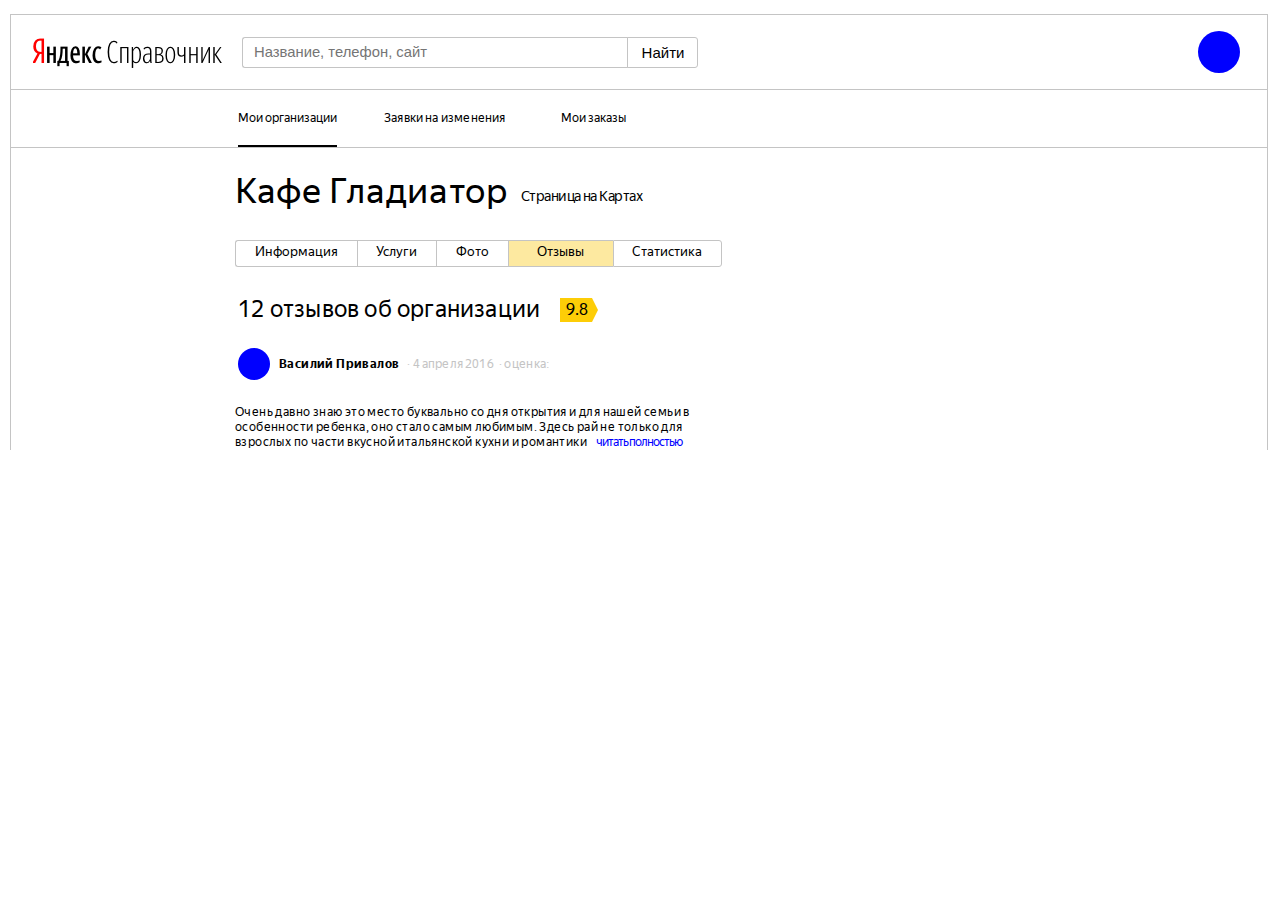
==== index.html @ f05a4c45 "Y first HW" ====
<!DOCTYPE html>
<html lang="rus">
<head>
    <meta charset="UTF-8">
    <meta name="viewport" content="width=device-width, initial-scale=1.0">
    <meta http-equiv="X-UA-Compatible" content="ie=edge">
    <link rel="stylesheet" href="f-style/stylesheet.css">
    <link rel="stylesheet" href="style.css">
    <link rel="stylesheet" href="https://use.fontawesome.com/releases/v5.7.2/css/all.css" integrity="sha384-fnmOCqbTlWIlj8LyTjo7mOUStjsKC4pOpQbqyi7RrhN7udi9RwhKkMHpvLbHG9Sr" crossorigin="anonymous">
    <title>Document</title>
</head>
<body>
    <header class="cap">
        <div class="header-top">
            <div class="header-search">
                <div class="header-logo">
                    <a class="Y-logo" href="#"> <img src="images/ya_logo.png" alt="" srcset=""></a>
                    <a class="handbook-logo" href="#"> <img src="images/handbook.png" alt="" srcset=""></a>
                </div>
                <div>
                    <form class="form-search" action="" method="get">
                        <input class="text-search" type="text" placeholder="Название, телефон, сайт" name="" >
                        <input class="submit-search" type="submit" value="Найти">
                    </form>
                </div>
            </div>
            <div class="profile"></div>
        </div>
        <nav class="header-nav">
            <ul class="nav-content">
                <li>
                    <label>
                        <input type="radio" name="nav-options" checked>
                        <P>Мои организации</P>
                    </label>
                </li>
                <li>
                    <label>
                        <input type="radio" name="nav-options">
                        <P>Заявки на изменения</P>
                    </label>
                </li>
                <li>
                    <label>
                        <input type="radio" name="nav-options">
                        <P>Мои заказы</P>
                    </label>
                </li>
            </ul>
        </nav>
    </header>
    <main>
        <header class="content">
            <section>
                <p class="organisation">Кафе Гладиатор</p>
                <a class="link-on-map" href="#">
                <i class="fas fa-map-marker-alt map-point"></i>
                <p class="on-maps">
                    Страница на Картах
                </p>
                </a>
            </section>
            <nav>
                <ul class="nav-content">
                        <li>
                            <label>
                                <input type="radio" name="content-nav-options" >
                                <P class="button-like">Информация</P>
                            </label>
                        </li>
                        <li>
                            <label>
                                <input type="radio" name="content-nav-options" >
                                <P class="button-like">Услуги</P>
                            </label>
                        </li>
                        <li>
                            <label>
                                <input type="radio" name="content-nav-options" >
                                <P class="button-like">Фото</P>
                            </label>
                        </li>
                        <li>
                            <label>
                                <input type="radio" name="content-nav-options" checked>
                                <P class="button-like">Отзывы</P>
                            </label>
                        </li>
                        <li>
                            <label>
                                <input type="radio" name="content-nav-options" >
                                <P class="button-like">Статистика</P>
                            </label>
                        </li>
                    </ul>
            </nav>
        </header>
        <section class="content feedback">
            <header>
                <p class="rating-val">12 отзывов об организации</p>
                <div class="rating"> 9.8 </div>
            </header>
            <article class="card">
                <header class="feedback-profile">
                    <div class="prof-image"></div>
                    <p class="profile-name">Василий Привалов</p>
                    <p class="feedback-date">· 4 апреля 2016</p>
                    <div class="feedback-mark">
                        <p>· оценка: </p>
                        <i class="far fa-thumbs-up like-mark"></i>
                    </div>
                </header>
                <section class="feedback-content">
                    Очень давно знаю это место буквально со дня открытия и для нашей семьи в
                    особенности ребенка, оно стало самым любимым. Здесь рай не только для 
                    взрослых по части вкусной итальянской кухни и романтики 
                    <font color=" blue" style="margin-left: 7px; letter-spacing: -1px"> читать полностью </font>
                </section>
                <footer class="feedback-interactive">

                </footer>
            </article>
            <footer class="content"></footer>
        </section>
    </main>
   
</body>
</html>
---- f-style/stylesheet.css ----
@font-face {
    font-family: 'Yandex Sans Text';
    src: url('YandexSansText-Thin.eot');
    src: local('Yandex Sans Text Thin'), local('YandexSansText-Thin'),
        url('YandexSansText-Thin.eot?#iefix') format('embedded-opentype'),
        url('YandexSansText-Thin.woff2') format('woff2'),
        url('YandexSansText-Thin.woff') format('woff'),
        url('YandexSansText-Thin.ttf') format('truetype');
    font-weight: 100;
    font-style: normal;
}

@font-face {
    font-family: 'Yandex Sans Display';
    src: url('YandexSansDisplay-Regular.eot');
    src: local('Yandex Sans Display Regular'), local('YandexSansDisplay-Regular'),
        url('YandexSansDisplay-Regular.eot?#iefix') format('embedded-opentype'),
        url('YandexSansDisplay-Regular.woff2') format('woff2'),
        url('YandexSansDisplay-Regular.woff') format('woff'),
        url('YandexSansDisplay-Regular.ttf') format('truetype');
    font-weight: normal;
    font-style: normal;
}

@font-face {
    font-family: 'Yandex Sans Text';
    src: url('YandexSansText-RegularItalic.eot');
    src: local('Yandex Sans Text Regular Italic'), local('YandexSansText-RegularItalic'),
        url('YandexSansText-RegularItalic.eot?#iefix') format('embedded-opentype'),
        url('YandexSansText-RegularItalic.woff2') format('woff2'),
        url('YandexSansText-RegularItalic.woff') format('woff'),
        url('YandexSansText-RegularItalic.ttf') format('truetype');
    font-weight: normal;
    font-style: italic;
}

@font-face {
    font-family: 'Yandex Sans Display';
    src: url('YandexSansDisplay-RegularItalic.eot');
    src: local('Yandex Sans Display Regular Italic'), local('YandexSansDisplay-RegularItalic'),
        url('YandexSansDisplay-RegularItalic.eot?#iefix') format('embedded-opentype'),
        url('YandexSansDisplay-RegularItalic.woff2') format('woff2'),
        url('YandexSansDisplay-RegularItalic.woff') format('woff'),
        url('YandexSansDisplay-RegularItalic.ttf') format('truetype');
    font-weight: normal;
    font-style: italic;
}

@font-face {
    font-family: 'Yandex Sans Display';
    src: url('YandexSansDisplay-Light.eot');
    src: local('Yandex Sans Display Light'), local('YandexSansDisplay-Light'),
        url('YandexSansDisplay-Light.eot?#iefix') format('embedded-opentype'),
        url('YandexSansDisplay-Light.woff2') format('woff2'),
        url('YandexSansDisplay-Light.woff') format('woff'),
        url('YandexSansDisplay-Light.ttf') format('truetype');
    font-weight: 300;
    font-style: normal;
}

@font-face {
    font-family: 'Yandex Sans Text';
    src: url('YandexSansText-Regular.eot');
    src: local('Yandex Sans Text Regular'), local('YandexSansText-Regular'),
        url('YandexSansText-Regular.eot?#iefix') format('embedded-opentype'),
        url('YandexSansText-Regular.woff2') format('woff2'),
        url('YandexSansText-Regular.woff') format('woff'),
        url('YandexSansText-Regular.ttf') format('truetype');
    font-weight: normal;
    font-style: normal;
}

@font-face {
    font-family: 'Yandex Sans Text';
    src: url('YandexSansText-Light.eot');
    src: local('Yandex Sans Text Light'), local('YandexSansText-Light'),
        url('YandexSansText-Light.eot?#iefix') format('embedded-opentype'),
        url('YandexSansText-Light.woff2') format('woff2'),
        url('YandexSansText-Light.woff') format('woff'),
        url('YandexSansText-Light.ttf') format('truetype');
    font-weight: 300;
    font-style: normal;
}

@font-face {
    font-family: 'Yandex Sans Display';
    src: url('YandexSansDisplay-Bold.eot');
    src: local('Yandex Sans Display Bold'), local('YandexSansDisplay-Bold'),
        url('YandexSansDisplay-Bold.eot?#iefix') format('embedded-opentype'),
        url('YandexSansDisplay-Bold.woff2') format('woff2'),
        url('YandexSansDisplay-Bold.woff') format('woff'),
        url('YandexSansDisplay-Bold.ttf') format('truetype');
    font-weight: bold;
    font-style: normal;
}

@font-face {
    font-family: 'Yandex Sans Display';
    src: url('YandexSansDisplay-Thin.eot');
    src: local('Yandex Sans Display Thin'), local('YandexSansDisplay-Thin'),
        url('YandexSansDisplay-Thin.eot?#iefix') format('embedded-opentype'),
        url('YandexSansDisplay-Thin.woff2') format('woff2'),
        url('YandexSansDisplay-Thin.woff') format('woff'),
        url('YandexSansDisplay-Thin.ttf') format('truetype');
    font-weight: 100;
    font-style: normal;
}

@font-face {
    font-family: 'Yandex Sans Text';
    src: url('YandexSansText-Bold.eot');
    src: local('Yandex Sans Text Bold'), local('YandexSansText-Bold'),
        url('YandexSansText-Bold.eot?#iefix') format('embedded-opentype'),
        url('YandexSansText-Bold.woff2') format('woff2'),
        url('YandexSansText-Bold.woff') format('woff'),
        url('YandexSansText-Bold.ttf') format('truetype');
    font-weight: bold;
    font-style: normal;
}

@font-face {
    font-family: 'Yandex Sans Text';
    src: url('YandexSansText-Medium.eot');
    src: local('Yandex Sans Text Medium'), local('YandexSansText-Medium'),
        url('YandexSansText-Medium.eot?#iefix') format('embedded-opentype'),
        url('YandexSansText-Medium.woff2') format('woff2'),
        url('YandexSansText-Medium.woff') format('woff'),
        url('YandexSansText-Medium.ttf') format('truetype');
    font-weight: 500;
    font-style: normal;
}
---- style.css ----
body {

    font-family: 'Yandex Sans Text';
    /*Yandex Sans Text Thin*/
    font-weight: 400;
    font-style: normal; 
    margin: 0;
    padding: 14px 12px 0 10px;
    box-sizing: border-box;
}

a {
    text-decoration: none;
    color: black;
}

.cap {
    display: flex;
    flex-direction: column;
    border: 1px solid rgb(196, 196, 196);
   /* width: 100%;*/

}

.Y-logo p {
    font-size: 20px;
}

.header-logo {
    display: flex;
    padding-top: 6px;
    align-items: center;
    justify-content: space-between;
    width: 189px;

}

.header-top {
    display: flex;
    border-bottom: 1px solid rgb(196, 196, 196);;
    width: 100%;
    height: 74px;
    align-items: center;
}

.header-search {
    display: flex;
    margin-left: 22px;
    align-items: center;
    justify-content: space-between;
    width: 665px;;
}

.form-search {
    display: flex;
}

.text-search {
    width: 388px;
    height: 31px;
    padding: 0 11px;
    font-size: 14.8px;
    border: 1px solid rgb(196, 196, 196);
    border-right: 0;
    border-radius: 3px 0 0 3px;
    box-sizing: border-box;
}

.submit-search {
    width: 71px;
    height: 31px;
    margin-left: -3px;
    padding-top: 1px;
    padding-left: 7px;
    border: 1px solid rgb(196, 196, 196);
    border-radius: 0 3px 3px 0;
    background-color: white;
    font-size: 15px;
}

.profile {
    margin-left: auto;
    margin-right: 27px;
    /* border: 1px black solid; */
    width: 42px;
    height: 42px;
    background-color: blue;
    border-radius: 50%;
}

.header-nav {
    width: 100%;
}

.nav-content {
    display: flex;
    margin: 0;
    padding: 0;
}

.header-nav  .nav-content{
    width: 388px;
    height: 57px;
    margin-left: 227px;
    margin-right: auto;
    justify-content: space-between;
}

li {
    list-style-type: none;
    display: flex; 
}

input[type="radio"] {
    display: none;
}

label {
    display: flex; 
}

.header-nav p {
    display: flex;
    align-items: center;
    margin: 0;
    font-size: 12.4px;;
    border-bottom: 2px solid white;
}

.header-nav li:nth-of-type(2) p{
    margin-right: 8.5px;
    letter-spacing: 0.18px;
}

.header-nav input:checked +p {
    border-bottom: 2px solid black;
}


main {
    display: flex;
    flex-direction: column;
    box-sizing: border-box;
    justify-content: space-between;
    width: 100%;

    border: 1px solid rgb(196, 196, 196);
    border-top: 0; 
    border-bottom: 0;
}



.content {
    display: flex;
    flex-direction: column;
    margin: 0;
    padding: 0;
    width: 478px;
    margin-left: 224px;
    
}

.feedback {
    justify-content: space-between;
    /*background-color: yellowgreen;*/
}

header.content {
    height: 119px;
    justify-content: space-between;
}

header.content section {
    display: flex;
    align-items: center;
    height: 86px;
}

.organisation {
    font-size: 35px;
    letter-spacing: 0.7px;
}

.link-on-map {
    display: flex;
    align-items: center;
    font-size: 14px;
    margin-top: 10px;
    margin-left: 8px;
    letter-spacing: 0px;
}



.map-point {
    color: blue;
    margin-right: 5px;
    font-size: 11px;

}

.on-maps {
    margin-top: 16px;
    letter-spacing: -0.54px;
}

main .nav-content {
    height: 27px;
}

main .nav-content p.button-like {
    box-sizing: border-box;
    margin: 0;
    padding: 1px;
    font-size: 20px;
    padding: 3.2px 18.9px 10.2px 18.8px;
    font-size: 12.8px;
    border-right: 0;
}

main .nav-content input:checked +p {
    background-color: #fde9a0;
    padding-left: 27.5px;
    padding-right: 29px;
}

main .nav-content li:first-of-type p.button-like {
    border-radius: 3px 0 0 3px;
}

main .nav-content li:last-of-type p.button-like {
    border-radius: 0 3px 3px 0;
    border: 1px solid rgb(196, 196, 196);
}

.button-like {
    border: 1px solid rgb(196, 196, 196); 
}

.feedback header {
    display: flex;
    align-items: flex-end;
    height: 56px;
    margin-bottom: 25px;
}

.rating-val {
    margin: 0 3.3px -1.3px;
    font-size: 23px;
    letter-spacing: 0.2px;
}

.rating {
    background-color: #fdcd07;
    height: 24px;
    width: 32px;
    margin-bottom: 1px;
    margin-left: 16px;
    padding: 2px 0 0 6px;
    box-sizing: border-box;
}

.rating::after {
    content: "";
    font-size: 0;
    border: 12px solid transparent;
    border-left: 6px solid #fdcd07;
    position: absolute;
    margin-top: -2px;
    margin-left: 4px;
    box-sizing: border-box;
}

.card {
    display: flex;
    flex-direction: column;
    font-size: 12px;
    letter-spacing: 0.4px;
}

.card .feedback-profile{
    display: flex;
    align-items: center;
    width: 333px;
    height: 32px;
    margin-left: 3px;
    font-size: 12px;
    color: rgb(196, 196, 196); 
    letter-spacing: 0.4px;
}

.prof-image{
    width: 32px;
    height: 32px;
    background-color: blue;
    border-radius: 50%;
}

.profile-name{
    margin-left: 9px;
    font-weight: bold;
    font-size: 11.6px;
    color: black;
}

.feedback-date{
    margin-left: 8px;
    letter-spacing: 0.15px;
}

.feedback-mark{
    display: flex;
    margin-left: 5.1px;
    letter-spacing: 0.3px;
}

.like-mark {
    color: #fdcd07;
}

.like-mark {
    margin-left: 5px;
    font-size: 22px;
    margin-top: 5.5px;
}

/*marg: 26,5
/*background-color: yellowgreen;*/

/*like
<i class="far fa-thumbs-up"></i>
dis
<i class="far fa-thumbs-down"></i>*/
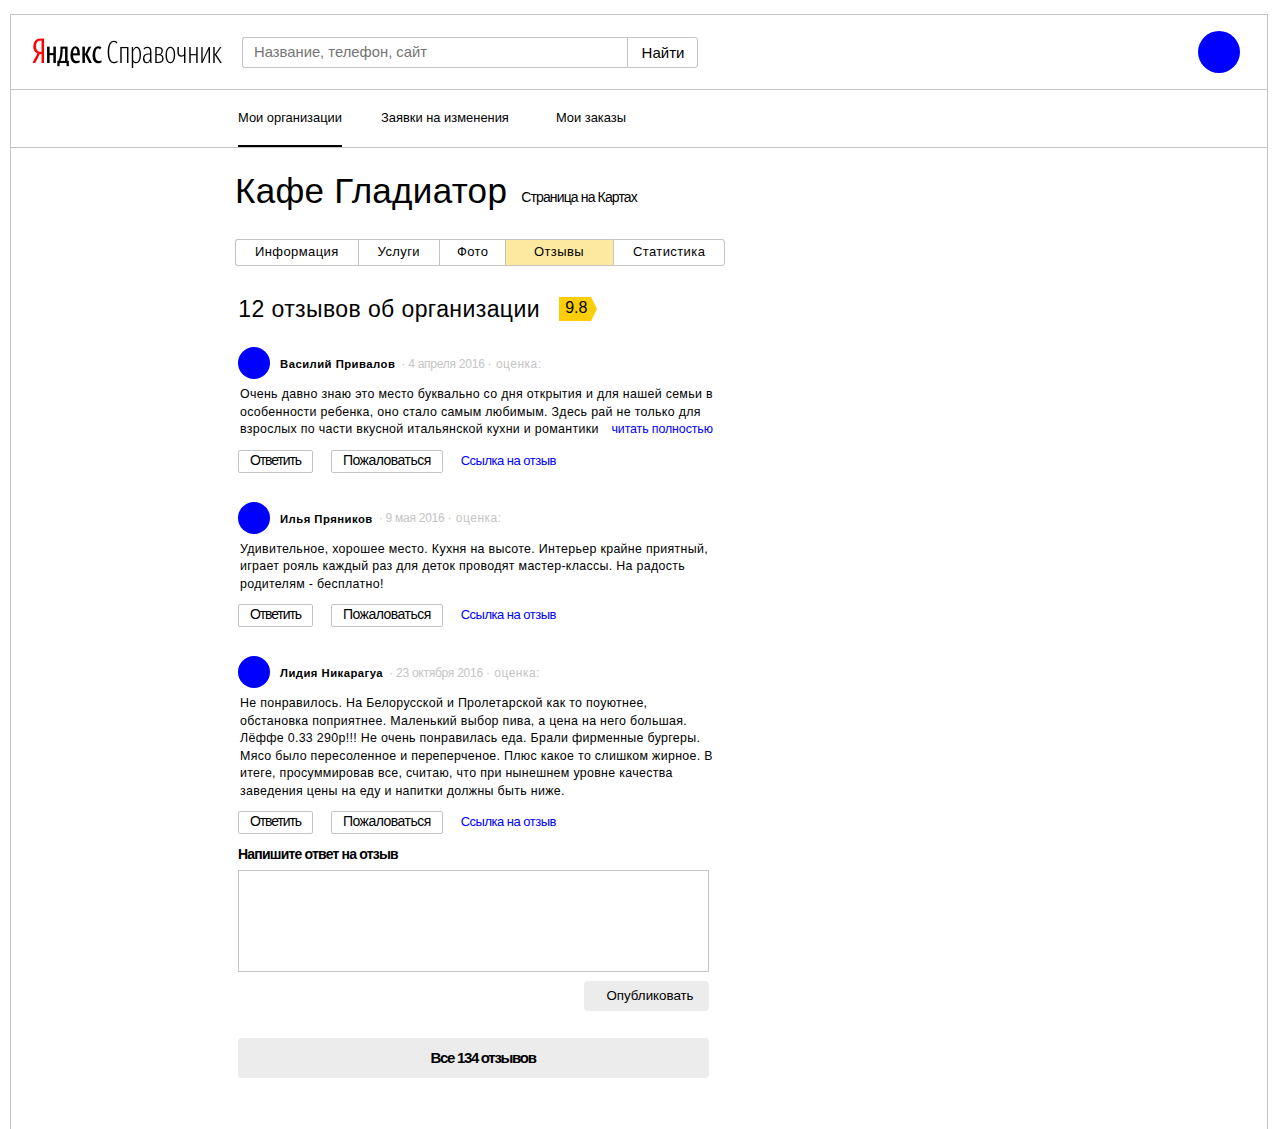
==== commit f780a7d6: "done" ====
--- a/index.html
+++ b/index.html
@@ -111,17 +111,84 @@
                     </div>
                 </header>
                 <section class="feedback-content">
-                    Очень давно знаю это место буквально со дня открытия и для нашей семьи в
-                    особенности ребенка, оно стало самым любимым. Здесь рай не только для 
-                    взрослых по части вкусной итальянской кухни и романтики 
-                    <font color=" blue" style="margin-left: 7px; letter-spacing: -1px"> читать полностью </font>
+                    <p class="coment">
+                        Очень давно знаю это место буквально со дня открытия и для нашей семьи в
+                        особенности ребенка, оно стало самым любимым. Здесь рай не только для 
+                        взрослых по части вкусной итальянской кухни и романтики 
+                        <font class="read-all" > читать полностью </font>
+                    </p>
                 </section>
                 <footer class="feedback-interactive">
-
+                        <button class="answer">Ответить</button>
+                        <button class="report">Пожаловаться</button>
+                        <font> Ссылка на отзыв </font>
                 </footer>
             </article>
-            <footer class="content"></footer>
+            <article class="card">
+                    <header class="feedback-profile">
+                        <div class="prof-image"></div>
+                        <p class="profile-name">Илья Пряников</p>
+                        <p class="feedback-date">· 9 мая 2016</p>
+                        <div class="feedback-mark">
+                            <p>· оценка: </p>
+                            <i class="far fa-thumbs-up like-mark"></i>
+                        </div>
+                    </header>
+                    <section class="feedback-content">
+                        <p class="coment">
+                                Удивительное, хорошее место. Кухня на высоте. 
+                                Интерьер крайне приятный, играет рояль каждый 
+                                раз для деток проводят мастер-классы. На радость 
+                                родителям - бесплатно!
+                        </p>
+                    </section>
+                    <footer class="feedback-interactive">
+                            <button class="answer">Ответить</button>
+                            <button class="report">Пожаловаться</button>
+                            <font> Ссылка на отзыв </font>
+                    </footer>
+            </article>
+            <article class="card">
+                    <header class="feedback-profile">
+                        <div class="prof-image"></div>
+                        <p class="profile-name">Лидия Никарагуа</p>
+                        <p class="feedback-date">· 23 октября 2016</p>
+                        <div class="feedback-mark">
+                            <p>· оценка: </p>
+                            <i class="far fa-thumbs-down dis-mark"></i>
+                        </div>
+                    </header>
+                    <section class="feedback-content">
+                        <p class="coment">
+                                Не понравилось. На Белорусской и Пролетарской как то поуютнее,
+                                обстановка поприятнее. Маленький выбор пива, а цена на него большая.
+                                Лёффе 0.33 290р!!! Не очень понравилась еда. Брали фирменные бургеры.
+                                Мясо было пересоленное и переперченое. Плюс какое то слишком жирное.
+                                В итеге, просуммировав все, считаю, что при нынешнем уровне качества
+                                заведения цены на еду и напитки должны быть ниже. 
+                        </p>
+                    </section>
+                    <footer class="feedback-interactive">
+                            <button class="answer">Ответить</button>
+                            <button class="report">Пожаловаться</button>
+                            <font> Ссылка на отзыв </font>
+                    </footer>
+            </article>
         </section>
+        <footer class="answer-field">
+                <label >
+                    <p>Напишите ответ на отзыв</p>
+                    <section>
+                        
+                        <textarea></textarea><a href="#">
+                        <i class="fas fa-times"></i></a>
+                    </section>
+                </label>
+                <!--<div style=" margin-top: 9px; width: 474px; height: 149px;">-->
+                    <button class="publick">Опубликовать</button>
+                    <button class="all-comment"><b>Все 134 отзывов</b></button>
+            </div>
+    </footer>
     </main>
    
 </body>
--- a/style.css
+++ b/style.css
@@ -1,6 +1,6 @@
 body {
 
-    font-family: 'Yandex Sans Text';
+    font-family: Arial, Helvetica, sans-serif;
     /*Yandex Sans Text Thin*/
     font-weight: 400;
     font-style: normal; 
@@ -123,13 +123,12 @@
     display: flex;
     align-items: center;
     margin: 0;
-    font-size: 12.4px;;
+    font-size: 12.9px;
     border-bottom: 2px solid white;
 }
 
 .header-nav li:nth-of-type(2) p{
-    margin-right: 8.5px;
-    letter-spacing: 0.18px;
+    margin-right: 8px;
 }
 
 .header-nav input:checked +p {
@@ -167,27 +166,27 @@
 }
 
 header.content {
-    height: 119px;
+    height: 118px;
     justify-content: space-between;
 }
 
 header.content section {
     display: flex;
     align-items: center;
-    height: 86px;
+    height: 85px;
 }
 
 .organisation {
     font-size: 35px;
-    letter-spacing: 0.7px;
+    letter-spacing: 0.3px;
 }
 
 .link-on-map {
     display: flex;
     align-items: center;
     font-size: 14px;
-    margin-top: 10px;
-    margin-left: 8px;
+    margin-top: 11px;
+    margin-left: 9px;
     letter-spacing: 0px;
 }
 
@@ -202,7 +201,7 @@
 
 .on-maps {
     margin-top: 16px;
-    letter-spacing: -0.54px;
+    letter-spacing: -0.86px;
 }
 
 main .nav-content {
@@ -212,11 +211,14 @@
 main .nav-content p.button-like {
     box-sizing: border-box;
     margin: 0;
-    padding: 1px;
-    font-size: 20px;
-    padding: 3.2px 18.9px 10.2px 18.8px;
-    font-size: 12.8px;
+    padding: 4px 19px;
+    font-size: 13px;
     border-right: 0;
+    letter-spacing: 0.4px;
+}
+
+main .nav-content li:nth-last-of-type(3) p.button-like {
+    padding: 4px 17px;
 }
 
 main .nav-content input:checked +p {
@@ -242,13 +244,13 @@
     display: flex;
     align-items: flex-end;
     height: 56px;
-    margin-bottom: 25px;
+    margin-bottom: 1px;
 }
 
 .rating-val {
     margin: 0 3.3px -1.3px;
     font-size: 23px;
-    letter-spacing: 0.2px;
+    letter-spacing: 0.4px;
 }
 
 .rating {
@@ -268,7 +270,7 @@
     border-left: 6px solid #fdcd07;
     position: absolute;
     margin-top: -2px;
-    margin-left: 4px;
+    margin-left: 3.7px;
     box-sizing: border-box;
 }
 
@@ -277,6 +279,8 @@
     flex-direction: column;
     font-size: 12px;
     letter-spacing: 0.4px;
+    margin-top: 24px;
+    margin-bottom: 5px;
 }
 
 .card .feedback-profile{
@@ -288,6 +292,7 @@
     font-size: 12px;
     color: rgb(196, 196, 196); 
     letter-spacing: 0.4px;
+    margin-bottom: 7px;
 }
 
 .prof-image{
@@ -298,21 +303,25 @@
 }
 
 .profile-name{
-    margin-left: 9px;
+    margin-left: 10px;
     font-weight: bold;
-    font-size: 11.6px;
+    font-size: 11.3px;
     color: black;
+    padding-top: 2px;
+    letter-spacing: 0.47px;
 }
 
 .feedback-date{
-    margin-left: 8px;
-    letter-spacing: 0.15px;
+    margin-left: 6px;
+    letter-spacing: -0.25px;
+    padding-top: 1px;
 }
 
 .feedback-mark{
     display: flex;
-    margin-left: 5.1px;
-    letter-spacing: 0.3px;
+    margin-left: 3px;
+    letter-spacing: 0.5px;
+    margin-top: 1px;
 }
 
 .like-mark {
@@ -322,8 +331,145 @@
 .like-mark {
     margin-left: 5px;
     font-size: 22px;
-    margin-top: 5.5px;
-}
+    margin-top: 5px;
+}
+
+.coment {
+    margin: 0;
+    margin-left: 5px;
+    font-size: 12.4px;
+    letter-spacing: 0.32px;
+    line-height: 17.5px;
+}
+
+.read-all {
+    color: blue;
+    margin-left: 9px;
+    letter-spacing: -0.1px;
+}
+
+.feedback-interactive {
+    display: flex;
+    justify-content: space-between;
+    width: 318px;
+    margin: 11px 0 0 3px;
+}
+
+.feedback-interactive button {
+    display: flex;
+    height: 23px;
+    font-size: 14px;
+    letter-spacing: -1.1px;
+    border: 1px solid rgb(196, 196, 196);
+    background-color: white;
+    border-radius: 2px;
+    padding: 1px 11px;
+}
+
+/*.answer {
+
+    width: 75px;
+    
+    padding: 2px 9px;
+}*/
+
+button.report {
+    letter-spacing: -0.5px;
+}
+
+.feedback-interactive font {
+    color: blue;
+    font-size: 13px;
+    letter-spacing: -0.5px;
+    padding-top: 3px;
+}
+
+.dis-mark {
+    color: red;
+}
+
+.dis-mark {
+    margin-left: 5px;
+    font-size: 22px;
+    margin-top: 5px;
+}
+
+.answer-field {
+    display: flex;
+    flex-direction: column;
+    margin-top: -3px;
+    margin-left: 227px;
+    width: 471px;
+    margin-bottom: 51px;
+}
+
+.answer-field p{
+    letter-spacing: -0.8px;
+    font-family: sans-serif;
+    font-size: 14px;
+    margin: 10px 0 8px;
+    font-weight: bold;
+}
+
+.answer-field label{
+    display: flex;
+    flex-direction: column;
+}
+
+.answer-field label section{
+    display: flex;
+    border: 1px solid rgb(196, 196, 196);
+
+}
+
+.answer-field a{
+    align-self: flex-start;
+    margin: 3px 7px 0 0;
+    font-size: 21px;
+}
+
+.answer-field textarea{
+    border: 0; 
+    width: 474px; 
+    height: 96px;
+    resize: none;
+}
+
+.publick {
+    border: 1px rgb(236, 236, 236) solid;
+    background-color: rgb(236, 236, 236);
+    border-radius: 4px;
+    margin-top: 9px;
+    height: 30px;
+    align-self: flex-end;
+    width: 125px;
+    padding-left: 13px;
+    padding-bottom: 2px;  
+}
+
+.all-comment {
+    border: 0;
+    background-color: rgb(236, 236, 236);
+    border-radius: 4px;
+    height: 40px;
+    margin-top: 27px;
+    display: flex;
+    justify-content: center;
+    align-items: center;
+    font-size: 15px;
+    letter-spacing: -1.3px;
+    padding-left: 25px;
+    padding-bottom: 3px;
+}
+
+.card button:hover {
+    background-color: #fde9a0;
+}
+
+.answer-field button:hover {
+    background-color: rgb(170, 170, 170);
+}
+/*<i class="fas fa-times"></i>*/
 
 /*marg: 26,5
 /*background-color: yellowgreen;*/
